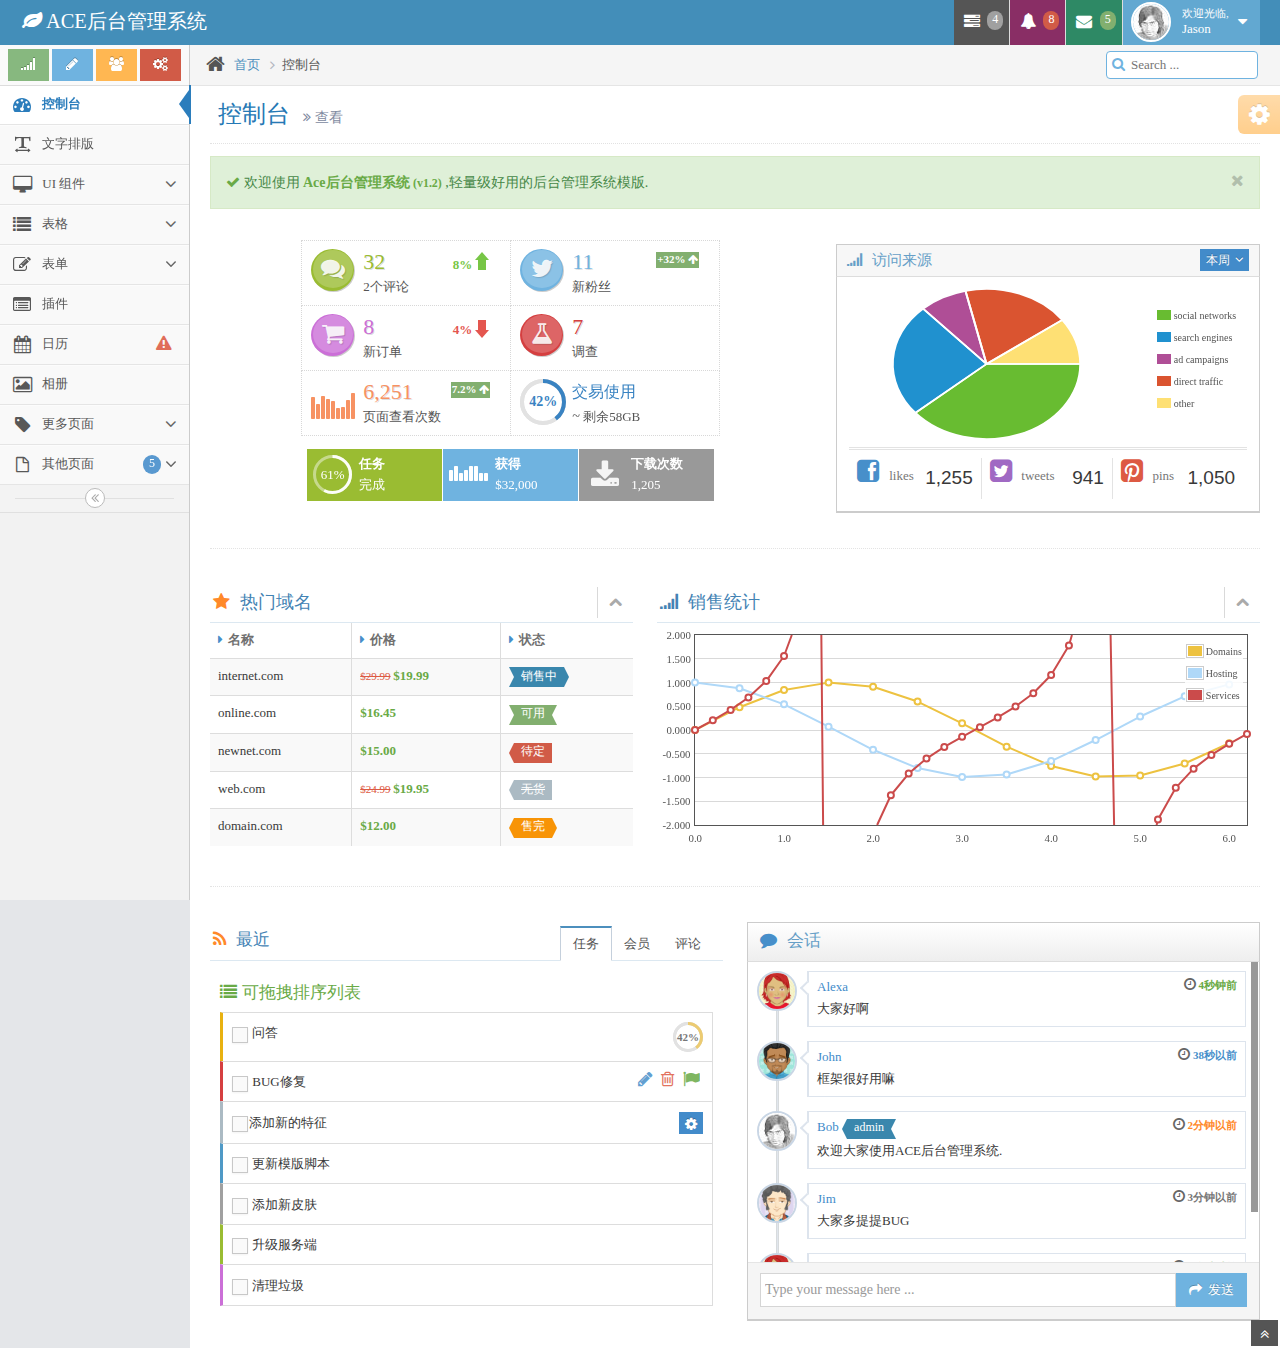
==== chahua3109/index.html @ fe149158 "web" ====
﻿<!DOCTYPE html>
<html lang="en">
	<head>
		<meta charset="utf-8" />
		<title>控制台 - Bootstrap后台管理系统模版Ace下载</title>
		<meta name="keywords" content="Bootstrap模版,Bootstrap模版下载,Bootstrap教程,Bootstrap中文" />
		<meta name="description" content="站长素材提供Bootstrap模版,Bootstrap教程,Bootstrap中文翻译等相关Bootstrap插件下载" />
		<meta name="viewport" content="width=device-width, initial-scale=1.0" />
		<!-- basic styles -->
		<link href="assets/css/bootstrap.min.css" rel="stylesheet" />
		<link rel="stylesheet" href="assets/css/font-awesome.min.css" />

		<!--[if IE 7]>
		  <link rel="stylesheet" href="assets/css/font-awesome-ie7.min.css" />
		<![endif]-->

		<!-- page specific plugin styles -->

		<!-- fonts -->

		<!-- ace styles -->

		<link rel="stylesheet" href="assets/css/ace.min.css" />
		<link rel="stylesheet" href="assets/css/ace-rtl.min.css" />
		<link rel="stylesheet" href="assets/css/ace-skins.min.css" />

		<!--[if lte IE 8]>
		  <link rel="stylesheet" href="assets/css/ace-ie.min.css" />
		<![endif]-->

		<!-- inline styles related to this page -->

		<!-- ace settings handler -->

		<script src="assets/js/ace-extra.min.js"></script>

		<!-- HTML5 shim and Respond.js IE8 support of HTML5 elements and media queries -->

		<!--[if lt IE 9]>
		<script src="assets/js/html5shiv.js"></script>
		<script src="assets/js/respond.min.js"></script>
		<![endif]-->
	</head>

	<body>
		<div class="navbar navbar-default" id="navbar">
			<script type="text/javascript">
				try{ace.settings.check('navbar' , 'fixed')}catch(e){}
			</script>

			<div class="navbar-container" id="navbar-container">
				<div class="navbar-header pull-left">
					<a href="#" class="navbar-brand">
						<small>
							<i class="icon-leaf"></i>
							ACE后台管理系统
						</small>
					</a><!-- /.brand -->
				</div><!-- /.navbar-header -->

				<div class="navbar-header pull-right" role="navigation">
					<ul class="nav ace-nav">
						<li class="grey">
							<a data-toggle="dropdown" class="dropdown-toggle" href="#">
								<i class="icon-tasks"></i>
								<span class="badge badge-grey">4</span>
							</a>

							<ul class="pull-right dropdown-navbar dropdown-menu dropdown-caret dropdown-close">
								<li class="dropdown-header">
									<i class="icon-ok"></i>
									还有4个任务完成
								</li>

								<li>
									<a href="#">
										<div class="clearfix">
											<span class="pull-left">软件更新</span>
											<span class="pull-right">65%</span>
										</div>

										<div class="progress progress-mini ">
											<div style="width:65%" class="progress-bar "></div>
										</div>
									</a>
								</li>

								<li>
									<a href="#">
										<div class="clearfix">
											<span class="pull-left">硬件更新</span>
											<span class="pull-right">35%</span>
										</div>

										<div class="progress progress-mini ">
											<div style="width:35%" class="progress-bar progress-bar-danger"></div>
										</div>
									</a>
								</li>

								<li>
									<a href="#">
										<div class="clearfix">
											<span class="pull-left">单元测试</span>
											<span class="pull-right">15%</span>
										</div>

										<div class="progress progress-mini ">
											<div style="width:15%" class="progress-bar progress-bar-warning"></div>
										</div>
									</a>
								</li>

								<li>
									<a href="#">
										<div class="clearfix">
											<span class="pull-left">错误修复</span>
											<span class="pull-right">90%</span>
										</div>

										<div class="progress progress-mini progress-striped active">
											<div style="width:90%" class="progress-bar progress-bar-success"></div>
										</div>
									</a>
								</li>

								<li>
									<a href="#">
										查看任务详情
										<i class="icon-arrow-right"></i>
									</a>
								</li>
							</ul>
						</li>

						<li class="purple">
							<a data-toggle="dropdown" class="dropdown-toggle" href="#">
								<i class="icon-bell-alt icon-animated-bell"></i>
								<span class="badge badge-important">8</span>
							</a>

							<ul class="pull-right dropdown-navbar navbar-pink dropdown-menu dropdown-caret dropdown-close">
								<li class="dropdown-header">
									<i class="icon-warning-sign"></i>
									8条通知
								</li>

								<li>
									<a href="#">
										<div class="clearfix">
											<span class="pull-left">
												<i class="btn btn-xs no-hover btn-pink icon-comment"></i>
												新闻评论
											</span>
											<span class="pull-right badge badge-info">+12</span>
										</div>
									</a>
								</li>

								<li>
									<a href="#">
										<i class="btn btn-xs btn-primary icon-user"></i>
										切换为编辑登录..
									</a>
								</li>

								<li>
									<a href="#">
										<div class="clearfix">
											<span class="pull-left">
												<i class="btn btn-xs no-hover btn-success icon-shopping-cart"></i>
												新订单
											</span>
											<span class="pull-right badge badge-success">+8</span>
										</div>
									</a>
								</li>

								<li>
									<a href="#">
										<div class="clearfix">
											<span class="pull-left">
												<i class="btn btn-xs no-hover btn-info icon-twitter"></i>
												粉丝
											</span>
											<span class="pull-right badge badge-info">+11</span>
										</div>
									</a>
								</li>

								<li>
									<a href="#">
										查看所有通知
										<i class="icon-arrow-right"></i>
									</a>
								</li>
							</ul>
						</li>

						<li class="green">
							<a data-toggle="dropdown" class="dropdown-toggle" href="#">
								<i class="icon-envelope icon-animated-vertical"></i>
								<span class="badge badge-success">5</span>
							</a>

							<ul class="pull-right dropdown-navbar dropdown-menu dropdown-caret dropdown-close">
								<li class="dropdown-header">
									<i class="icon-envelope-alt"></i>
									5条消息
								</li>

								<li>
									<a href="#">
										<img src="assets/avatars/avatar.png" class="msg-photo" alt="Alex's Avatar" />
										<span class="msg-body">
											<span class="msg-title">
												<span class="blue">Alex:</span>
												不知道写啥 ...
											</span>

											<span class="msg-time">
												<i class="icon-time"></i>
												<span>1分钟以前</span>
											</span>
										</span>
									</a>
								</li>

								<li>
									<a href="#">
										<img src="assets/avatars/avatar3.png" class="msg-photo" alt="Susan's Avatar" />
										<span class="msg-body">
											<span class="msg-title">
												<span class="blue">Susan:</span>
												不知道翻译...
											</span>

											<span class="msg-time">
												<i class="icon-time"></i>
												<span>20分钟以前</span>
											</span>
										</span>
									</a>
								</li>

								<li>
									<a href="#">
										<img src="assets/avatars/avatar4.png" class="msg-photo" alt="Bob's Avatar" />
										<span class="msg-body">
											<span class="msg-title">
												<span class="blue">Bob:</span>
												到底是不是英文 ...
											</span>

											<span class="msg-time">
												<i class="icon-time"></i>
												<span>下午3:15</span>
											</span>
										</span>
									</a>
								</li>

								<li>
									<a href="inbox.html">
										查看所有消息
										<i class="icon-arrow-right"></i>
									</a>
								</li>
							</ul>
						</li>

						<li class="light-blue">
							<a data-toggle="dropdown" href="#" class="dropdown-toggle">
								<img class="nav-user-photo" src="assets/avatars/user.jpg" alt="Jason's Photo" />
								<span class="user-info">
									<small>欢迎光临,</small>
									Jason
								</span>

								<i class="icon-caret-down"></i>
							</a>

							<ul class="user-menu pull-right dropdown-menu dropdown-yellow dropdown-caret dropdown-close">
								<li>
									<a href="#">
										<i class="icon-cog"></i>
										设置
									</a>
								</li>

								<li>
									<a href="#">
										<i class="icon-user"></i>
										个人资料
									</a>
								</li>

								<li class="divider"></li>

								<li>
									<a href="#">
										<i class="icon-off"></i>
										退出
									</a>
								</li>
							</ul>
						</li>
					</ul><!-- /.ace-nav -->
				</div><!-- /.navbar-header -->
			</div><!-- /.container -->
		</div>

		<div class="main-container" id="main-container">
			<script type="text/javascript">
				try{ace.settings.check('main-container' , 'fixed')}catch(e){}
			</script>

			<div class="main-container-inner">
				<a class="menu-toggler" id="menu-toggler" href="#">
					<span class="menu-text"></span>
				</a>

				<div class="sidebar" id="sidebar">
					<script type="text/javascript">
						try{ace.settings.check('sidebar' , 'fixed')}catch(e){}
					</script>

					<div class="sidebar-shortcuts" id="sidebar-shortcuts">
						<div class="sidebar-shortcuts-large" id="sidebar-shortcuts-large">
							<button class="btn btn-success">
								<i class="icon-signal"></i>
							</button>

							<button class="btn btn-info">
								<i class="icon-pencil"></i>
							</button>

							<button class="btn btn-warning">
								<i class="icon-group"></i>
							</button>

							<button class="btn btn-danger">
								<i class="icon-cogs"></i>
							</button>
						</div>

						<div class="sidebar-shortcuts-mini" id="sidebar-shortcuts-mini">
							<span class="btn btn-success"></span>

							<span class="btn btn-info"></span>

							<span class="btn btn-warning"></span>

							<span class="btn btn-danger"></span>
						</div>
					</div><!-- #sidebar-shortcuts -->

					<ul class="nav nav-list">
						<li class="active">
							<a href="index.html">
								<i class="icon-dashboard"></i>
								<span class="menu-text"> 控制台 </span>
							</a>
						</li>

						<li>
							<a href="typography.html">
								<i class="icon-text-width"></i>
								<span class="menu-text"> 文字排版 </span>
							</a>
						</li>

						<li>
							<a href="#" class="dropdown-toggle">
								<i class="icon-desktop"></i>
								<span class="menu-text"> UI 组件 </span>

								<b class="arrow icon-angle-down"></b>
							</a>

							<ul class="submenu">
								<li>
									<a href="elements.html">
										<i class="icon-double-angle-right"></i>
										组件
									</a>
								</li>

								<li>
									<a href="buttons.html">
										<i class="icon-double-angle-right"></i>
										按钮 &amp; 图表
									</a>
								</li>

								<li>
									<a href="treeview.html">
										<i class="icon-double-angle-right"></i>
										树菜单
									</a>
								</li>

								<li>
									<a href="jquery-ui.html">
										<i class="icon-double-angle-right"></i>
										jQuery UI
									</a>
								</li>

								<li>
									<a href="nestable-list.html">
										<i class="icon-double-angle-right"></i>
										可拖拽列表
									</a>
								</li>

								<li>
									<a href="#" class="dropdown-toggle">
										<i class="icon-double-angle-right"></i>

										三级菜单
										<b class="arrow icon-angle-down"></b>
									</a>

									<ul class="submenu">
										<li>
											<a href="#">
												<i class="icon-leaf"></i>
												第一级
											</a>
										</li>

										<li>
											<a href="#" class="dropdown-toggle">
												<i class="icon-pencil"></i>

												第四级
												<b class="arrow icon-angle-down"></b>
											</a>

											<ul class="submenu">
												<li>
													<a href="#">
														<i class="icon-plus"></i>
														添加产品
													</a>
												</li>

												<li>
													<a href="#">
														<i class="icon-eye-open"></i>
														查看商品
													</a>
												</li>
											</ul>
										</li>
									</ul>
								</li>
							</ul>
						</li>

						<li>
							<a href="#" class="dropdown-toggle">
								<i class="icon-list"></i>
								<span class="menu-text"> 表格 </span>

								<b class="arrow icon-angle-down"></b>
							</a>

							<ul class="submenu">
								<li>
									<a href="tables.html">
										<i class="icon-double-angle-right"></i>
										简单 &amp; 动态
									</a>
								</li>

								<li>
									<a href="jqgrid.html">
										<i class="icon-double-angle-right"></i>
										jqGrid plugin
									</a>
								</li>
							</ul>
						</li>

						<li>
							<a href="#" class="dropdown-toggle">
								<i class="icon-edit"></i>
								<span class="menu-text"> 表单 </span>

								<b class="arrow icon-angle-down"></b>
							</a>

							<ul class="submenu">
								<li>
									<a href="form-elements.html">
										<i class="icon-double-angle-right"></i>
										表单组件
									</a>
								</li>

								<li>
									<a href="form-wizard.html">
										<i class="icon-double-angle-right"></i>
										向导提示 &amp; 验证
									</a>
								</li>

								<li>
									<a href="wysiwyg.html">
										<i class="icon-double-angle-right"></i>
										编辑器
									</a>
								</li>

								<li>
									<a href="dropzone.html">
										<i class="icon-double-angle-right"></i>
										文件上传
									</a>
								</li>
							</ul>
						</li>

						<li>
							<a href="widgets.html">
								<i class="icon-list-alt"></i>
								<span class="menu-text"> 插件 </span>
							</a>
						</li>

						<li>
							<a href="calendar.html">
								<i class="icon-calendar"></i>

								<span class="menu-text">
									日历
									<span class="badge badge-transparent tooltip-error" title="2&nbsp;Important&nbsp;Events">
										<i class="icon-warning-sign red bigger-130"></i>
									</span>
								</span>
							</a>
						</li>

						<li>
							<a href="gallery.html">
								<i class="icon-picture"></i>
								<span class="menu-text"> 相册 </span>
							</a>
						</li>

						<li>
							<a href="#" class="dropdown-toggle">
								<i class="icon-tag"></i>
								<span class="menu-text"> 更多页面 </span>

								<b class="arrow icon-angle-down"></b>
							</a>

							<ul class="submenu">
								<li>
									<a href="profile.html">
										<i class="icon-double-angle-right"></i>
										用户信息
									</a>
								</li>

								<li>
									<a href="inbox.html">
										<i class="icon-double-angle-right"></i>
										收件箱
									</a>
								</li>

								<li>
									<a href="pricing.html">
										<i class="icon-double-angle-right"></i>
										售价单
									</a>
								</li>

								<li>
									<a href="invoice.html">
										<i class="icon-double-angle-right"></i>
										购物车
									</a>
								</li>

								<li>
									<a href="timeline.html">
										<i class="icon-double-angle-right"></i>
										时间轴
									</a>
								</li>

								<li>
									<a href="login.html">
										<i class="icon-double-angle-right"></i>
										登录 &amp; 注册
									</a>
								</li>
							</ul>
						</li>

						<li>
							<a href="#" class="dropdown-toggle">
								<i class="icon-file-alt"></i>

								<span class="menu-text">
									其他页面
									<span class="badge badge-primary ">5</span>
								</span>

								<b class="arrow icon-angle-down"></b>
							</a>

							<ul class="submenu">
								<li>
									<a href="faq.html">
										<i class="icon-double-angle-right"></i>
										帮助
									</a>
								</li>

								<li>
									<a href="error-404.html">
										<i class="icon-double-angle-right"></i>
										404错误页面
									</a>
								</li>

								<li>
									<a href="error-500.html">
										<i class="icon-double-angle-right"></i>
										500错误页面
									</a>
								</li>

								<li>
									<a href="grid.html">
										<i class="icon-double-angle-right"></i>
										网格
									</a>
								</li>

								<li>
									<a href="blank.html">
										<i class="icon-double-angle-right"></i>
										空白页面
									</a>
								</li>
							</ul>
						</li>
					</ul><!-- /.nav-list -->

					<div class="sidebar-collapse" id="sidebar-collapse">
						<i class="icon-double-angle-left" data-icon1="icon-double-angle-left" data-icon2="icon-double-angle-right"></i>
					</div>

					<script type="text/javascript">
						try{ace.settings.check('sidebar' , 'collapsed')}catch(e){}
					</script>
				</div>

				<div class="main-content">
					<div class="breadcrumbs" id="breadcrumbs">
						<script type="text/javascript">
							try{ace.settings.check('breadcrumbs' , 'fixed')}catch(e){}
						</script>

						<ul class="breadcrumb">
							<li>
								<i class="icon-home home-icon"></i>
								<a href="#">首页</a>
							</li>
							<li class="active">控制台</li>
						</ul><!-- .breadcrumb -->

						<div class="nav-search" id="nav-search">
							<form class="form-search">
								<span class="input-icon">
									<input type="text" placeholder="Search ..." class="nav-search-input" id="nav-search-input" autocomplete="off" />
									<i class="icon-search nav-search-icon"></i>
								</span>
							</form>
						</div><!-- #nav-search -->
					</div>

					<div class="page-content">
						<div class="page-header">
							<h1>
								控制台
								<small>
									<i class="icon-double-angle-right"></i>
									 查看
								</small>
							</h1>
						</div><!-- /.page-header -->

						<div class="row">
							<div class="col-xs-12">
								<!-- PAGE CONTENT BEGINS -->

								<div class="alert alert-block alert-success">
									<button type="button" class="close" data-dismiss="alert">
										<i class="icon-remove"></i>
									</button>

									<i class="icon-ok green"></i>

									欢迎使用
									<strong class="green">
										Ace后台管理系统
										<small>(v1.2)</small>
									</strong>
									,轻量级好用的后台管理系统模版.	
								</div>

								<div class="row">
									<div class="space-6"></div>

									<div class="col-sm-7 infobox-container">
										<div class="infobox infobox-green  ">
											<div class="infobox-icon">
												<i class="icon-comments"></i>
											</div>

											<div class="infobox-data">
												<span class="infobox-data-number">32</span>
												<div class="infobox-content">2个评论</div>
											</div>
											<div class="stat stat-success">8%</div>
										</div>

										<div class="infobox infobox-blue  ">
											<div class="infobox-icon">
												<i class="icon-twitter"></i>
											</div>

											<div class="infobox-data">
												<span class="infobox-data-number">11</span>
												<div class="infobox-content">新粉丝</div>
											</div>

											<div class="badge badge-success">
												+32%
												<i class="icon-arrow-up"></i>
											</div>
										</div>

										<div class="infobox infobox-pink  ">
											<div class="infobox-icon">
												<i class="icon-shopping-cart"></i>
											</div>

											<div class="infobox-data">
												<span class="infobox-data-number">8</span>
												<div class="infobox-content">新订单</div>
											</div>
											<div class="stat stat-important">4%</div>
										</div>

										<div class="infobox infobox-red  ">
											<div class="infobox-icon">
												<i class="icon-beaker"></i>
											</div>

											<div class="infobox-data">
												<span class="infobox-data-number">7</span>
												<div class="infobox-content">调查</div>
											</div>
										</div>

										<div class="infobox infobox-orange2  ">
											<div class="infobox-chart">
												<span class="sparkline" data-values="196,128,202,177,154,94,100,170,224"></span>
											</div>

											<div class="infobox-data">
												<span class="infobox-data-number">6,251</span>
												<div class="infobox-content">页面查看次数</div>
											</div>

											<div class="badge badge-success">
												7.2%
												<i class="icon-arrow-up"></i>
											</div>
										</div>

										<div class="infobox infobox-blue2  ">
											<div class="infobox-progress">
												<div class="easy-pie-chart percentage" data-percent="42" data-size="46">
													<span class="percent">42</span>%
												</div>
											</div>

											<div class="infobox-data">
												<span class="infobox-text">交易使用</span>

												<div class="infobox-content">
													<span class="bigger-110">~</span>
													剩余58GB
												</div>
											</div>
										</div>

										<div class="space-6"></div>

										<div class="infobox infobox-green infobox-small infobox-dark">
											<div class="infobox-progress">
												<div class="easy-pie-chart percentage" data-percent="61" data-size="39">
													<span class="percent">61</span>%
												</div>
											</div>

											<div class="infobox-data">
												<div class="infobox-content">任务</div>
												<div class="infobox-content">完成</div>
											</div>
										</div>

										<div class="infobox infobox-blue infobox-small infobox-dark">
											<div class="infobox-chart">
												<span class="sparkline" data-values="3,4,2,3,4,4,2,2"></span>
											</div>

											<div class="infobox-data">
												<div class="infobox-content">获得</div>
												<div class="infobox-content">$32,000</div>
											</div>
										</div>

										<div class="infobox infobox-grey infobox-small infobox-dark">
											<div class="infobox-icon">
												<i class="icon-download-alt"></i>
											</div>

											<div class="infobox-data">
												<div class="infobox-content">下载次数</div>
												<div class="infobox-content">1,205</div>
											</div>
										</div>
									</div>

									<div class="vspace-sm"></div>

									<div class="col-sm-5">
										<div class="widget-box">
											<div class="widget-header widget-header-flat widget-header-small">
												<h5>
													<i class="icon-signal"></i>
													访问来源
												</h5>

												<div class="widget-toolbar no-border">
													<button class="btn btn-minier btn-primary dropdown-toggle" data-toggle="dropdown">
														本周
														<i class="icon-angle-down icon-on-right bigger-110"></i>
													</button>

													<ul class="dropdown-menu pull-right dropdown-125 dropdown-lighter dropdown-caret">
														<li class="active">
															<a href="#" class="blue">
																<i class="icon-caret-right bigger-110">&nbsp;</i>
																本周
															</a>
														</li>

														<li>
															<a href="#">
																<i class="icon-caret-right bigger-110 invisible">&nbsp;</i>
																上周
															</a>
														</li>

														<li>
															<a href="#">
																<i class="icon-caret-right bigger-110 invisible">&nbsp;</i>
																本月
															</a>
														</li>

														<li>
															<a href="#">
																<i class="icon-caret-right bigger-110 invisible">&nbsp;</i>
																上月
															</a>
														</li>
													</ul>
												</div>
											</div>

											<div class="widget-body">
												<div class="widget-main">
													<div id="piechart-placeholder"></div>

													<div class="hr hr8 hr-double"></div>

													<div class="clearfix">
														<div class="grid3">
															<span class="grey">
																<i class="icon-facebook-sign icon-2x blue"></i>
																&nbsp; likes
															</span>
															<h4 class="bigger pull-right">1,255</h4>
														</div>

														<div class="grid3">
															<span class="grey">
																<i class="icon-twitter-sign icon-2x purple"></i>
																&nbsp; tweets
															</span>
															<h4 class="bigger pull-right">941</h4>
														</div>

														<div class="grid3">
															<span class="grey">
																<i class="icon-pinterest-sign icon-2x red"></i>
																&nbsp; pins
															</span>
															<h4 class="bigger pull-right">1,050</h4>
														</div>
													</div>
												</div><!-- /widget-main -->
											</div><!-- /widget-body -->
										</div><!-- /widget-box -->
									</div><!-- /span -->
								</div><!-- /row -->

								<div class="hr hr32 hr-dotted"></div>

								<div class="row">
									<div class="col-sm-5">
										<div class="widget-box transparent">
											<div class="widget-header widget-header-flat">
												<h4 class="lighter">
													<i class="icon-star orange"></i>
													热门域名
												</h4>

												<div class="widget-toolbar">
													<a href="#" data-action="collapse">
														<i class="icon-chevron-up"></i>
													</a>
												</div>
											</div>

											<div class="widget-body">
												<div class="widget-main no-padding">
													<table class="table table-bordered table-striped">
														<thead class="thin-border-bottom">
															<tr>
																<th>
																	<i class="icon-caret-right blue"></i>
																	名称
																</th>

																<th>
																	<i class="icon-caret-right blue"></i>
																	价格
																</th>

																<th class="hidden-480">
																	<i class="icon-caret-right blue"></i>
																	状态
																</th>
															</tr>
														</thead>

														<tbody>
															<tr>
																<td>internet.com</td>

																<td>
																	<small>
																		<s class="red">$29.99</s>
																	</small>
																	<b class="green">$19.99</b>
																</td>

																<td class="hidden-480">
																	<span class="label label-info arrowed-right arrowed-in">销售中</span>
																</td>
															</tr>

															<tr>
																<td>online.com</td>

																<td>
																	<small>
																		<s class="red"></s>
																	</small>
																	<b class="green">$16.45</b>
																</td>

																<td class="hidden-480">
																	<span class="label label-success arrowed-in arrowed-in-right">可用</span>
																</td>
															</tr>

															<tr>
																<td>newnet.com</td>

																<td>
																	<small>
																		<s class="red"></s>
																	</small>
																	<b class="green">$15.00</b>
																</td>

																<td class="hidden-480">
																	<span class="label label-danger arrowed">待定</span>
																</td>
															</tr>

															<tr>
																<td>web.com</td>

																<td>
																	<small>
																		<s class="red">$24.99</s>
																	</small>
																	<b class="green">$19.95</b>
																</td>

																<td class="hidden-480">
																	<span class="label arrowed">
																		<s>无货</s>
																	</span>
																</td>
															</tr>

															<tr>
																<td>domain.com</td>

																<td>
																	<small>
																		<s class="red"></s>
																	</small>
																	<b class="green">$12.00</b>
																</td>

																<td class="hidden-480">
																	<span class="label label-warning arrowed arrowed-right">售完</span>
																</td>
															</tr>
														</tbody>
													</table>
												</div><!-- /widget-main -->
											</div><!-- /widget-body -->
										</div><!-- /widget-box -->
									</div>

									<div class="col-sm-7">
										<div class="widget-box transparent">
											<div class="widget-header widget-header-flat">
												<h4 class="lighter">
													<i class="icon-signal"></i>
													销售统计
												</h4>

												<div class="widget-toolbar">
													<a href="#" data-action="collapse">
														<i class="icon-chevron-up"></i>
													</a>
												</div>
											</div>

											<div class="widget-body">
												<div class="widget-main padding-4">
													<div id="sales-charts"></div>
												</div><!-- /widget-main -->
											</div><!-- /widget-body -->
										</div><!-- /widget-box -->
									</div>
								</div>

								<div class="hr hr32 hr-dotted"></div>

								<div class="row">
									<div class="col-sm-6">
										<div class="widget-box transparent" id="recent-box">
											<div class="widget-header">
												<h4 class="lighter smaller">
													<i class="icon-rss orange"></i>
													最近
												</h4>

												<div class="widget-toolbar no-border">
													<ul class="nav nav-tabs" id="recent-tab">
														<li class="active">
															<a data-toggle="tab" href="#task-tab">任务</a>
														</li>

														<li>
															<a data-toggle="tab" href="#member-tab">会员</a>
														</li>

														<li>
															<a data-toggle="tab" href="#comment-tab">评论</a>
														</li>
													</ul>
												</div>
											</div>

											<div class="widget-body">
												<div class="widget-main padding-4">
													<div class="tab-content padding-8 overflow-visible">
														<div id="task-tab" class="tab-pane active">
															<h4 class="smaller lighter green">
																<i class="icon-list"></i>
																可拖拽排序列表
															</h4>

															<ul id="tasks" class="item-list">
																<li class="item-orange clearfix">
																	<label class="inline">
																		<input type="checkbox" class="ace" />
																		<span class="lbl"> 问答</span>
																	</label>

																	<div class="pull-right easy-pie-chart percentage" data-size="30" data-color="#ECCB71" data-percent="42">
																		<span class="percent">42</span>%
																	</div>
																</li>

																<li class="item-red clearfix">
																	<label class="inline">
																		<input type="checkbox" class="ace" />
																		<span class="lbl"> BUG修复</span>
																	</label>

																	<div class="pull-right action-buttons">
																		<a href="#" class="blue">
																			<i class="icon-pencil bigger-130"></i>
																		</a>

																		<span class="vbar"></span>

																		<a href="#" class="red">
																			<i class="icon-trash bigger-130"></i>
																		</a>

																		<span class="vbar"></span>

																		<a href="#" class="green">
																			<i class="icon-flag bigger-130"></i>
																		</a>
																	</div>
																</li>

																<li class="item-default clearfix">
																	<label class="inline">
																		<input type="checkbox" class="ace" />
																		<span class="lbl">添加新的特征</span>
																	</label>

																	<div class="inline pull-right position-relative dropdown-hover">
																		<button class="btn btn-minier bigger btn-primary">
																			<i class="icon-cog icon-only bigger-120"></i>
																		</button>

																		<ul class="dropdown-menu dropdown-only-icon dropdown-yellow dropdown-caret dropdown-close pull-right">
																			<li>
																				<a href="#" class="tooltip-success" data-rel="tooltip" title="Mark&nbsp;as&nbsp;done">
																					<span class="green">
																						<i class="icon-ok bigger-110"></i>
																					</span>
																				</a>
																			</li>

																			<li>
																				<a href="#" class="tooltip-error" data-rel="tooltip" title="Delete">
																					<span class="red">
																						<i class="icon-trash bigger-110"></i>
																					</span>
																				</a>
																			</li>
																		</ul>
																	</div>
																</li>

																<li class="item-blue clearfix">
																	<label class="inline">
																		<input type="checkbox" class="ace" />
																		<span class="lbl"> 更新模版脚本</span>
																	</label>
																</li>

																<li class="item-grey clearfix">
																	<label class="inline">
																		<input type="checkbox" class="ace" />
																		<span class="lbl"> 添加新皮肤</span>
																	</label>
																</li>

																<li class="item-green clearfix">
																	<label class="inline">
																		<input type="checkbox" class="ace" />
																		<span class="lbl"> 升级服务端</span>
																	</label>
																</li>

																<li class="item-pink clearfix">
																	<label class="inline">
																		<input type="checkbox" class="ace" />
																		<span class="lbl"> 清理垃圾</span>
																	</label>
																</li>
															</ul>
														</div>

														<div id="member-tab" class="tab-pane">
															<div class="clearfix">
																<div class="itemdiv memberdiv">
																	<div class="user">
																		<img alt="Bob Doe's avatar" src="assets/avatars/user.jpg" />
																	</div>

																	<div class="body">
																		<div class="name">
																			<a href="#">Bob Doe</a>
																		</div>

																		<div class="time">
																			<i class="icon-time"></i>
																			<span class="green">20 min</span>
																		</div>

																		<div>
																			<span class="label label-warning label-sm">pending</span>

																			<div class="inline position-relative">
																				<button class="btn btn-minier bigger btn-yellow btn-no-border dropdown-toggle" data-toggle="dropdown">
																					<i class="icon-angle-down icon-only bigger-120"></i>
																				</button>

																				<ul class="dropdown-menu dropdown-only-icon dropdown-yellow pull-right dropdown-caret dropdown-close">
																					<li>
																						<a href="#" class="tooltip-success" data-rel="tooltip" title="Approve">
																							<span class="green">
																								<i class="icon-ok bigger-110"></i>
																							</span>
																						</a>
																					</li>

																					<li>
																						<a href="#" class="tooltip-warning" data-rel="tooltip" title="Reject">
																							<span class="orange">
																								<i class="icon-remove bigger-110"></i>
																							</span>
																						</a>
																					</li>

																					<li>
																						<a href="#" class="tooltip-error" data-rel="tooltip" title="Delete">
																							<span class="red">
																								<i class="icon-trash bigger-110"></i>
																							</span>
																						</a>
																					</li>
																				</ul>
																			</div>
																		</div>
																	</div>
																</div>

																<div class="itemdiv memberdiv">
																	<div class="user">
																		<img alt="Joe Doe's avatar" src="assets/avatars/avatar2.png" />
																	</div>

																	<div class="body">
																		<div class="name">
																			<a href="#">Joe Doe</a>
																		</div>

																		<div class="time">
																			<i class="icon-time"></i>
																			<span class="green">1 hour</span>
																		</div>

																		<div>
																			<span class="label label-warning label-sm">pending</span>

																			<div class="inline position-relative">
																				<button class="btn btn-minier bigger btn-yellow btn-no-border dropdown-toggle" data-toggle="dropdown">
																					<i class="icon-angle-down icon-only bigger-120"></i>
																				</button>

																				<ul class="dropdown-menu dropdown-only-icon dropdown-yellow pull-right dropdown-caret dropdown-close">
																					<li>
																						<a href="#" class="tooltip-success" data-rel="tooltip" title="Approve">
																							<span class="green">
																								<i class="icon-ok bigger-110"></i>
																							</span>
																						</a>
																					</li>

																					<li>
																						<a href="#" class="tooltip-warning" data-rel="tooltip" title="Reject">
																							<span class="orange">
																								<i class="icon-remove bigger-110"></i>
																							</span>
																						</a>
																					</li>

																					<li>
																						<a href="#" class="tooltip-error" data-rel="tooltip" title="Delete">
																							<span class="red">
																								<i class="icon-trash bigger-110"></i>
																							</span>
																						</a>
																					</li>
																				</ul>
																			</div>
																		</div>
																	</div>
																</div>

																<div class="itemdiv memberdiv">
																	<div class="user">
																		<img alt="Jim Doe's avatar" src="assets/avatars/avatar.png" />
																	</div>

																	<div class="body">
																		<div class="name">
																			<a href="#">Jim Doe</a>
																		</div>

																		<div class="time">
																			<i class="icon-time"></i>
																			<span class="green">2 hour</span>
																		</div>

																		<div>
																			<span class="label label-warning label-sm">pending</span>

																			<div class="inline position-relative">
																				<button class="btn btn-minier bigger btn-yellow btn-no-border dropdown-toggle" data-toggle="dropdown">
																					<i class="icon-angle-down icon-only bigger-120"></i>
																				</button>

																				<ul class="dropdown-menu dropdown-only-icon dropdown-yellow pull-right dropdown-caret dropdown-close">
																					<li>
																						<a href="#" class="tooltip-success" data-rel="tooltip" title="Approve">
																							<span class="green">
																								<i class="icon-ok bigger-110"></i>
																							</span>
																						</a>
																					</li>

																					<li>
																						<a href="#" class="tooltip-warning" data-rel="tooltip" title="Reject">
																							<span class="orange">
																								<i class="icon-remove bigger-110"></i>
																							</span>
																						</a>
																					</li>

																					<li>
																						<a href="#" class="tooltip-error" data-rel="tooltip" title="Delete">
																							<span class="red">
																								<i class="icon-trash bigger-110"></i>
																							</span>
																						</a>
																					</li>
																				</ul>
																			</div>
																		</div>
																	</div>
																</div>

																<div class="itemdiv memberdiv">
																	<div class="user">
																		<img alt="Alex Doe's avatar" src="assets/avatars/avatar5.png" />
																	</div>

																	<div class="body">
																		<div class="name">
																			<a href="#">Alex Doe</a>
																		</div>

																		<div class="time">
																			<i class="icon-time"></i>
																			<span class="green">3 hour</span>
																		</div>

																		<div>
																			<span class="label label-danger label-sm">blocked</span>
																		</div>
																	</div>
																</div>

																<div class="itemdiv memberdiv">
																	<div class="user">
																		<img alt="Bob Doe's avatar" src="assets/avatars/avatar2.png" />
																	</div>

																	<div class="body">
																		<div class="name">
																			<a href="#">Bob Doe</a>
																		</div>

																		<div class="time">
																			<i class="icon-time"></i>
																			<span class="green">6 hour</span>
																		</div>

																		<div>
																			<span class="label label-success label-sm arrowed-in">approved</span>
																		</div>
																	</div>
																</div>

																<div class="itemdiv memberdiv">
																	<div class="user">
																		<img alt="Susan's avatar" src="assets/avatars/avatar3.png" />
																	</div>

																	<div class="body">
																		<div class="name">
																			<a href="#">Susan</a>
																		</div>

																		<div class="time">
																			<i class="icon-time"></i>
																			<span class="green">yesterday</span>
																		</div>

																		<div>
																			<span class="label label-success label-sm arrowed-in">approved</span>
																		</div>
																	</div>
																</div>

																<div class="itemdiv memberdiv">
																	<div class="user">
																		<img alt="Phil Doe's avatar" src="assets/avatars/avatar4.png" />
																	</div>

																	<div class="body">
																		<div class="name">
																			<a href="#">Phil Doe</a>
																		</div>

																		<div class="time">
																			<i class="icon-time"></i>
																			<span class="green">2 days ago</span>
																		</div>

																		<div>
																			<span class="label label-info label-sm arrowed-in arrowed-in-right">online</span>
																		</div>
																	</div>
																</div>

																<div class="itemdiv memberdiv">
																	<div class="user">
																		<img alt="Alexa Doe's avatar" src="assets/avatars/avatar1.png" />
																	</div>

																	<div class="body">
																		<div class="name">
																			<a href="#">Alexa Doe</a>
																		</div>

																		<div class="time">
																			<i class="icon-time"></i>
																			<span class="green">3天以前</span>
																		</div>

																		<div>
																			<span class="label label-success label-sm arrowed-in">approved</span>
																		</div>
																	</div>
																</div>
															</div>

															<div class="center">
																<i class="icon-group icon-2x green"></i>

																&nbsp;
																<a href="#">
																	查看所有会员 &nbsp;
																	<i class="icon-arrow-right"></i>
																</a>
															</div>

															<div class="hr hr-double hr8"></div>
														</div><!-- member-tab -->

														<div id="comment-tab" class="tab-pane">
															<div class="comments">
																<div class="itemdiv commentdiv">
																	<div class="user">
																		<img alt="Bob Doe's Avatar" src="assets/avatars/avatar.png" />
																	</div>

																	<div class="body">
																		<div class="name">
																			<a href="#">Bob Doe</a>
																		</div>

																		<div class="time">
																			<i class="icon-time"></i>
																			<span class="green">6 min</span>
																		</div>

																		<div class="text">
																			<i class="icon-quote-left"></i>
																			Lorem ipsum dolor sit amet, consectetur adipiscing elit. Quisque commodo massa sed ipsum porttitor facilisis &hellip;
																		</div>
																	</div>

																	<div class="tools">
																		<div class="inline position-relative">
																			<button class="btn btn-minier bigger btn-yellow dropdown-toggle" data-toggle="dropdown">
																				<i class="icon-angle-down icon-only bigger-120"></i>
																			</button>

																			<ul class="dropdown-menu dropdown-only-icon dropdown-yellow pull-right dropdown-caret dropdown-close">
																				<li>
																					<a href="#" class="tooltip-success" data-rel="tooltip" title="Approve">
																						<span class="green">
																							<i class="icon-ok bigger-110"></i>
																						</span>
																					</a>
																				</li>

																				<li>
																					<a href="#" class="tooltip-warning" data-rel="tooltip" title="Reject">
																						<span class="orange">
																							<i class="icon-remove bigger-110"></i>
																						</span>
																					</a>
																				</li>

																				<li>
																					<a href="#" class="tooltip-error" data-rel="tooltip" title="Delete">
																						<span class="red">
																							<i class="icon-trash bigger-110"></i>
																						</span>
																					</a>
																				</li>
																			</ul>
																		</div>
																	</div>
																</div>

																<div class="itemdiv commentdiv">
																	<div class="user">
																		<img alt="Jennifer's Avatar" src="assets/avatars/avatar1.png" />
																	</div>

																	<div class="body">
																		<div class="name">
																			<a href="#">Jennifer</a>
																		</div>

																		<div class="time">
																			<i class="icon-time"></i>
																			<span class="blue">15 min</span>
																		</div>

																		<div class="text">
																			<i class="icon-quote-left"></i>
																			Lorem ipsum dolor sit amet, consectetur adipiscing elit. Quisque commodo massa sed ipsum porttitor facilisis &hellip;
																		</div>
																	</div>

																	<div class="tools">
																		<div class="action-buttons bigger-125">
																			<a href="#">
																				<i class="icon-pencil blue"></i>
																			</a>

																			<a href="#">
																				<i class="icon-trash red"></i>
																			</a>
																		</div>
																	</div>
																</div>

																<div class="itemdiv commentdiv">
																	<div class="user">
																		<img alt="Joe's Avatar" src="assets/avatars/avatar2.png" />
																	</div>

																	<div class="body">
																		<div class="name">
																			<a href="#">Joe</a>
																		</div>

																		<div class="time">
																			<i class="icon-time"></i>
																			<span class="orange">22 min</span>
																		</div>

																		<div class="text">
																			<i class="icon-quote-left"></i>
																			Lorem ipsum dolor sit amet, consectetur adipiscing elit. Quisque commodo massa sed ipsum porttitor facilisis &hellip;
																		</div>
																	</div>

																	<div class="tools">
																		<div class="action-buttons bigger-125">
																			<a href="#">
																				<i class="icon-pencil blue"></i>
																			</a>

																			<a href="#">
																				<i class="icon-trash red"></i>
																			</a>
																		</div>
																	</div>
																</div>

																<div class="itemdiv commentdiv">
																	<div class="user">
																		<img alt="Rita's Avatar" src="assets/avatars/avatar3.png" />
																	</div>

																	<div class="body">
																		<div class="name">
																			<a href="#">Rita</a>
																		</div>

																		<div class="time">
																			<i class="icon-time"></i>
																			<span class="red">50 min</span>
																		</div>

																		<div class="text">
																			<i class="icon-quote-left"></i>
																			Lorem ipsum dolor sit amet, consectetur adipiscing elit. Quisque commodo massa sed ipsum porttitor facilisis &hellip;
																		</div>
																	</div>

																	<div class="tools">
																		<div class="action-buttons bigger-125">
																			<a href="#">
																				<i class="icon-pencil blue"></i>
																			</a>

																			<a href="#">
																				<i class="icon-trash red"></i>
																			</a>
																		</div>
																	</div>
																</div>
															</div>

															<div class="hr hr8"></div>

															<div class="center">
																<i class="icon-comments-alt icon-2x green"></i>

																&nbsp;
																<a href="#">
																	See all comments &nbsp;
																	<i class="icon-arrow-right"></i>
																</a>
															</div>

															<div class="hr hr-double hr8"></div>
														</div>
													</div>
												</div><!-- /widget-main -->
											</div><!-- /widget-body -->
										</div><!-- /widget-box -->
									</div><!-- /span -->

									<div class="col-sm-6">
										<div class="widget-box ">
											<div class="widget-header">
												<h4 class="lighter smaller">
													<i class="icon-comment blue"></i>
													会话
												</h4>
											</div>

											<div class="widget-body">
												<div class="widget-main no-padding">
													<div class="dialogs">
														<div class="itemdiv dialogdiv">
															<div class="user">
																<img alt="Alexa's Avatar" src="assets/avatars/avatar1.png" />
															</div>

															<div class="body">
																<div class="time">
																	<i class="icon-time"></i>
																	<span class="green">4秒钟前</span>
																</div>

																<div class="name">
																	<a href="#">Alexa</a>
																</div>
																<div class="text">大家好啊</div>

																<div class="tools">
																	<a href="#" class="btn btn-minier btn-info">
																		<i class="icon-only icon-share-alt"></i>
																	</a>
																</div>
															</div>
														</div>

														<div class="itemdiv dialogdiv">
															<div class="user">
																<img alt="John's Avatar" src="assets/avatars/avatar.png" />
															</div>

															<div class="body">
																<div class="time">
																	<i class="icon-time"></i>
																	<span class="blue">38秒以前</span>
																</div>

																<div class="name">
																	<a href="#">John</a>
																</div>
																<div class="text">框架很好用嘛</div>

																<div class="tools">
																	<a href="#" class="btn btn-minier btn-info">
																		<i class="icon-only icon-share-alt"></i>
																	</a>
																</div>
															</div>
														</div>

														<div class="itemdiv dialogdiv">
															<div class="user">
																<img alt="Bob's Avatar" src="assets/avatars/user.jpg" />
															</div>

															<div class="body">
																<div class="time">
																	<i class="icon-time"></i>
																	<span class="orange">2分钟以前</span>
																</div>

																<div class="name">
																	<a href="#">Bob</a>
																	<span class="label label-info arrowed arrowed-in-right">admin</span>
																</div>
																<div class="text">欢迎大家使用ACE后台管理系统.</div>

																<div class="tools">
																	<a href="#" class="btn btn-minier btn-info">
																		<i class="icon-only icon-share-alt"></i>
																	</a>
																</div>
															</div>
														</div>

														<div class="itemdiv dialogdiv">
															<div class="user">
																<img alt="Jim's Avatar" src="assets/avatars/avatar4.png" />
															</div>

															<div class="body">
																<div class="time">
																	<i class="icon-time"></i>
																	<span class="grey">3分钟以前</span>
																</div>

																<div class="name">
																	<a href="#">Jim</a>
																</div>
																<div class="text">大家多提提BUG</div>

																<div class="tools">
																	<a href="#" class="btn btn-minier btn-info">
																		<i class="icon-only icon-share-alt"></i>
																	</a>
																</div>
															</div>
														</div>

														<div class="itemdiv dialogdiv">
															<div class="user">
																<img alt="Alexa's Avatar" src="assets/avatars/avatar1.png" />
															</div>

															<div class="body">
																<div class="time">
																	<i class="icon-time"></i>
																	<span class="green">4分钟以前</span>
																</div>

																<div class="name">
																	<a href="#">Alexa</a>
																</div>
																<div class="text">继续支持ACE后台系统</div>

																<div class="tools">
																	<a href="#" class="btn btn-minier btn-info">
																		<i class="icon-only icon-share-alt"></i>
																	</a>
																</div>
															</div>
														</div>
													</div>

													<form>
														<div class="form-actions">
															<div class="input-group">
																<input placeholder="Type your message here ..." type="text" class="form-control" name="message" />
																<span class="input-group-btn">
																	<button class="btn btn-sm btn-info no-radius" type="button">
																		<i class="icon-share-alt"></i>
																		发送
																	</button>
																</span>
															</div>
														</div>
													</form>
												</div><!-- /widget-main -->
											</div><!-- /widget-body -->
										</div><!-- /widget-box -->
									</div><!-- /span -->
								</div><!-- /row -->

								<!-- PAGE CONTENT ENDS -->
							</div><!-- /.col -->
						</div><!-- /.row -->
					</div><!-- /.page-content -->
				</div><!-- /.main-content -->

				<div class="ace-settings-container" id="ace-settings-container">
					<div class="btn btn-app btn-xs btn-warning ace-settings-btn" id="ace-settings-btn">
						<i class="icon-cog bigger-150"></i>
					</div>

					<div class="ace-settings-box" id="ace-settings-box">
						<div>
							<div class="pull-left">
								<select id="skin-colorpicker" class="hide">
									<option data-skin="default" value="#438EB9">#438EB9</option>
									<option data-skin="skin-1" value="#222A2D">#222A2D</option>
									<option data-skin="skin-2" value="#C6487E">#C6487E</option>
									<option data-skin="skin-3" value="#D0D0D0">#D0D0D0</option>
								</select>
							</div>
							<span>&nbsp; 选择皮肤</span>
						</div>

						<div>
							<input type="checkbox" class="ace ace-checkbox-2" id="ace-settings-navbar" />
							<label class="lbl" for="ace-settings-navbar"> 固定导航条</label>
						</div>

						<div>
							<input type="checkbox" class="ace ace-checkbox-2" id="ace-settings-sidebar" />
							<label class="lbl" for="ace-settings-sidebar"> 固定滑动条</label>
						</div>

						<div>
							<input type="checkbox" class="ace ace-checkbox-2" id="ace-settings-breadcrumbs" />
							<label class="lbl" for="ace-settings-breadcrumbs">固定面包屑</label>
						</div>

						<div>
							<input type="checkbox" class="ace ace-checkbox-2" id="ace-settings-rtl" />
							<label class="lbl" for="ace-settings-rtl">切换到左边</label>
						</div>

						<div>
							<input type="checkbox" class="ace ace-checkbox-2" id="ace-settings-add-container" />
							<label class="lbl" for="ace-settings-add-container">
								切换窄屏
								<b></b>
							</label>
						</div>
					</div>
				</div><!-- /#ace-settings-container -->
			</div><!-- /.main-container-inner -->

			<a href="#" id="btn-scroll-up" class="btn-scroll-up btn btn-sm btn-inverse">
				<i class="icon-double-angle-up icon-only bigger-110"></i>
			</a>
		</div><!-- /.main-container -->

		<!-- basic scripts -->

		<!--[if !IE]> -->

		<!-- <![endif]-->

		<!--[if !IE]> -->

		<script type="text/javascript">
			window.jQuery || document.write("<script src='assets/js/jquery-2.0.3.min.js'>"+"<"+"script>");
		</script>

		<!-- <![endif]-->

		<!--[if IE]>
<script type="text/javascript">
 window.jQuery || document.write("<script src='assets/js/jquery-1.10.2.min.js'>"+"<"+"script>");
</script>
<![endif]-->

		<script type="text/javascript">
			if("ontouchend" in document) document.write("<script src='assets/js/jquery.mobile.custom.min.js'>"+"<"+"script>");
		</script>
		<script src="assets/js/bootstrap.min.js"></script>
		<script src="assets/js/typeahead-bs2.min.js"></script>

		<!-- page specific plugin scripts -->

		<!--[if lte IE 8]>
		  <script src="assets/js/excanvas.min.js"></script>
		<![endif]-->

		<script src="assets/js/jquery-ui-1.10.3.custom.min.js"></script>
		<script src="assets/js/jquery.ui.touch-punch.min.js"></script>
		<script src="assets/js/jquery.slimscroll.min.js"></script>
		<script src="assets/js/jquery.easy-pie-chart.min.js"></script>
		<script src="assets/js/jquery.sparkline.min.js"></script>
		<script src="assets/js/flot/jquery.flot.min.js"></script>
		<script src="assets/js/flot/jquery.flot.pie.min.js"></script>
		<script src="assets/js/flot/jquery.flot.resize.min.js"></script>

		<!-- ace scripts -->

		<script src="assets/js/ace-elements.min.js"></script>
		<script src="assets/js/ace.min.js"></script>

		<!-- inline scripts related to this page -->

		<script type="text/javascript">
			jQuery(function($) {
				$('.easy-pie-chart.percentage').each(function(){
					var $box = $(this).closest('.infobox');
					var barColor = $(this).data('color') || (!$box.hasClass('infobox-dark') ? $box.css('color') : 'rgba(255,255,255,0.95)');
					var trackColor = barColor == 'rgba(255,255,255,0.95)' ? 'rgba(255,255,255,0.25)' : '#E2E2E2';
					var size = parseInt($(this).data('size')) || 50;
					$(this).easyPieChart({
						barColor: barColor,
						trackColor: trackColor,
						scaleColor: false,
						lineCap: 'butt',
						lineWidth: parseInt(size/10),
						animate: /msie\s*(8|7|6)/.test(navigator.userAgent.toLowerCase()) ? false : 1000,
						size: size
					});
				})
			
				$('.sparkline').each(function(){
					var $box = $(this).closest('.infobox');
					var barColor = !$box.hasClass('infobox-dark') ? $box.css('color') : '#FFF';
					$(this).sparkline('html', {tagValuesAttribute:'data-values', type: 'bar', barColor: barColor , chartRangeMin:$(this).data('min') || 0} );
				});
			
			
			
			
			  var placeholder = $('#piechart-placeholder').css({'width':'90%' , 'min-height':'150px'});
			  var data = [
				{ label: "social networks",  data: 38.7, color: "#68BC31"},
				{ label: "search engines",  data: 24.5, color: "#2091CF"},
				{ label: "ad campaigns",  data: 8.2, color: "#AF4E96"},
				{ label: "direct traffic",  data: 18.6, color: "#DA5430"},
				{ label: "other",  data: 10, color: "#FEE074"}
			  ]
			  function drawPieChart(placeholder, data, position) {
			 	  $.plot(placeholder, data, {
					series: {
						pie: {
							show: true,
							tilt:0.8,
							highlight: {
								opacity: 0.25
							},
							stroke: {
								color: '#fff',
								width: 2
							},
							startAngle: 2
						}
					},
					legend: {
						show: true,
						position: position || "ne", 
						labelBoxBorderColor: null,
						margin:[-30,15]
					}
					,
					grid: {
						hoverable: true,
						clickable: true
					}
				 })
			 }
			 drawPieChart(placeholder, data);
			
			 /**
			 we saved the drawing function and the data to redraw with different position later when switching to RTL mode dynamically
			 so that's not needed actually.
			 */
			 placeholder.data('chart', data);
			 placeholder.data('draw', drawPieChart);
			
			
			
			  var $tooltip = $("<div class='tooltip top in'><div class='tooltip-inner'></div></div>").hide().appendTo('body');
			  var previousPoint = null;
			
			  placeholder.on('plothover', function (event, pos, item) {
				if(item) {
					if (previousPoint != item.seriesIndex) {
						previousPoint = item.seriesIndex;
						var tip = item.series['label'] + " : " + item.series['percent']+'%';
						$tooltip.show().children(0).text(tip);
					}
					$tooltip.css({top:pos.pageY + 10, left:pos.pageX + 10});
				} else {
					$tooltip.hide();
					previousPoint = null;
				}
				
			 });
			
			
			
			
			
			
				var d1 = [];
				for (var i = 0; i < Math.PI * 2; i += 0.5) {
					d1.push([i, Math.sin(i)]);
				}
			
				var d2 = [];
				for (var i = 0; i < Math.PI * 2; i += 0.5) {
					d2.push([i, Math.cos(i)]);
				}
			
				var d3 = [];
				for (var i = 0; i < Math.PI * 2; i += 0.2) {
					d3.push([i, Math.tan(i)]);
				}
				
			
				var sales_charts = $('#sales-charts').css({'width':'100%' , 'height':'220px'});
				$.plot("#sales-charts", [
					{ label: "Domains", data: d1 },
					{ label: "Hosting", data: d2 },
					{ label: "Services", data: d3 }
				], {
					hoverable: true,
					shadowSize: 0,
					series: {
						lines: { show: true },
						points: { show: true }
					},
					xaxis: {
						tickLength: 0
					},
					yaxis: {
						ticks: 10,
						min: -2,
						max: 2,
						tickDecimals: 3
					},
					grid: {
						backgroundColor: { colors: [ "#fff", "#fff" ] },
						borderWidth: 1,
						borderColor:'#555'
					}
				});
			
			
				$('#recent-box [data-rel="tooltip"]').tooltip({placement: tooltip_placement});
				function tooltip_placement(context, source) {
					var $source = $(source);
					var $parent = $source.closest('.tab-content')
					var off1 = $parent.offset();
					var w1 = $parent.width();
			
					var off2 = $source.offset();
					var w2 = $source.width();
			
					if( parseInt(off2.left) < parseInt(off1.left) + parseInt(w1 / 2) ) return 'right';
					return 'left';
				}
			
			
				$('.dialogs,.comments').slimScroll({
					height: '300px'
			    });
				
				
				//Android's default browser somehow is confused when tapping on label which will lead to dragging the task
				//so disable dragging when clicking on label
				var agent = navigator.userAgent.toLowerCase();
				if("ontouchstart" in document && /applewebkit/.test(agent) && /android/.test(agent))
				  $('#tasks').on('touchstart', function(e){
					var li = $(e.target).closest('#tasks li');
					if(li.length == 0)return;
					var label = li.find('label.inline').get(0);
					if(label == e.target || $.contains(label, e.target)) e.stopImmediatePropagation() ;
				});
			
				$('#tasks').sortable({
					opacity:0.8,
					revert:true,
					forceHelperSize:true,
					placeholder: 'draggable-placeholder',
					forcePlaceholderSize:true,
					tolerance:'pointer',
					stop: function( event, ui ) {//just for Chrome!!!! so that dropdowns on items don't appear below other items after being moved
						$(ui.item).css('z-index', 'auto');
					}
					}
				);
				$('#tasks').disableSelection();
				$('#tasks input:checkbox').removeAttr('checked').on('click', function(){
					if(this.checked) $(this).closest('li').addClass('selected');
					else $(this).closest('li').removeClass('selected');
				});
				
			
			})
		</script>
</body>
</html>
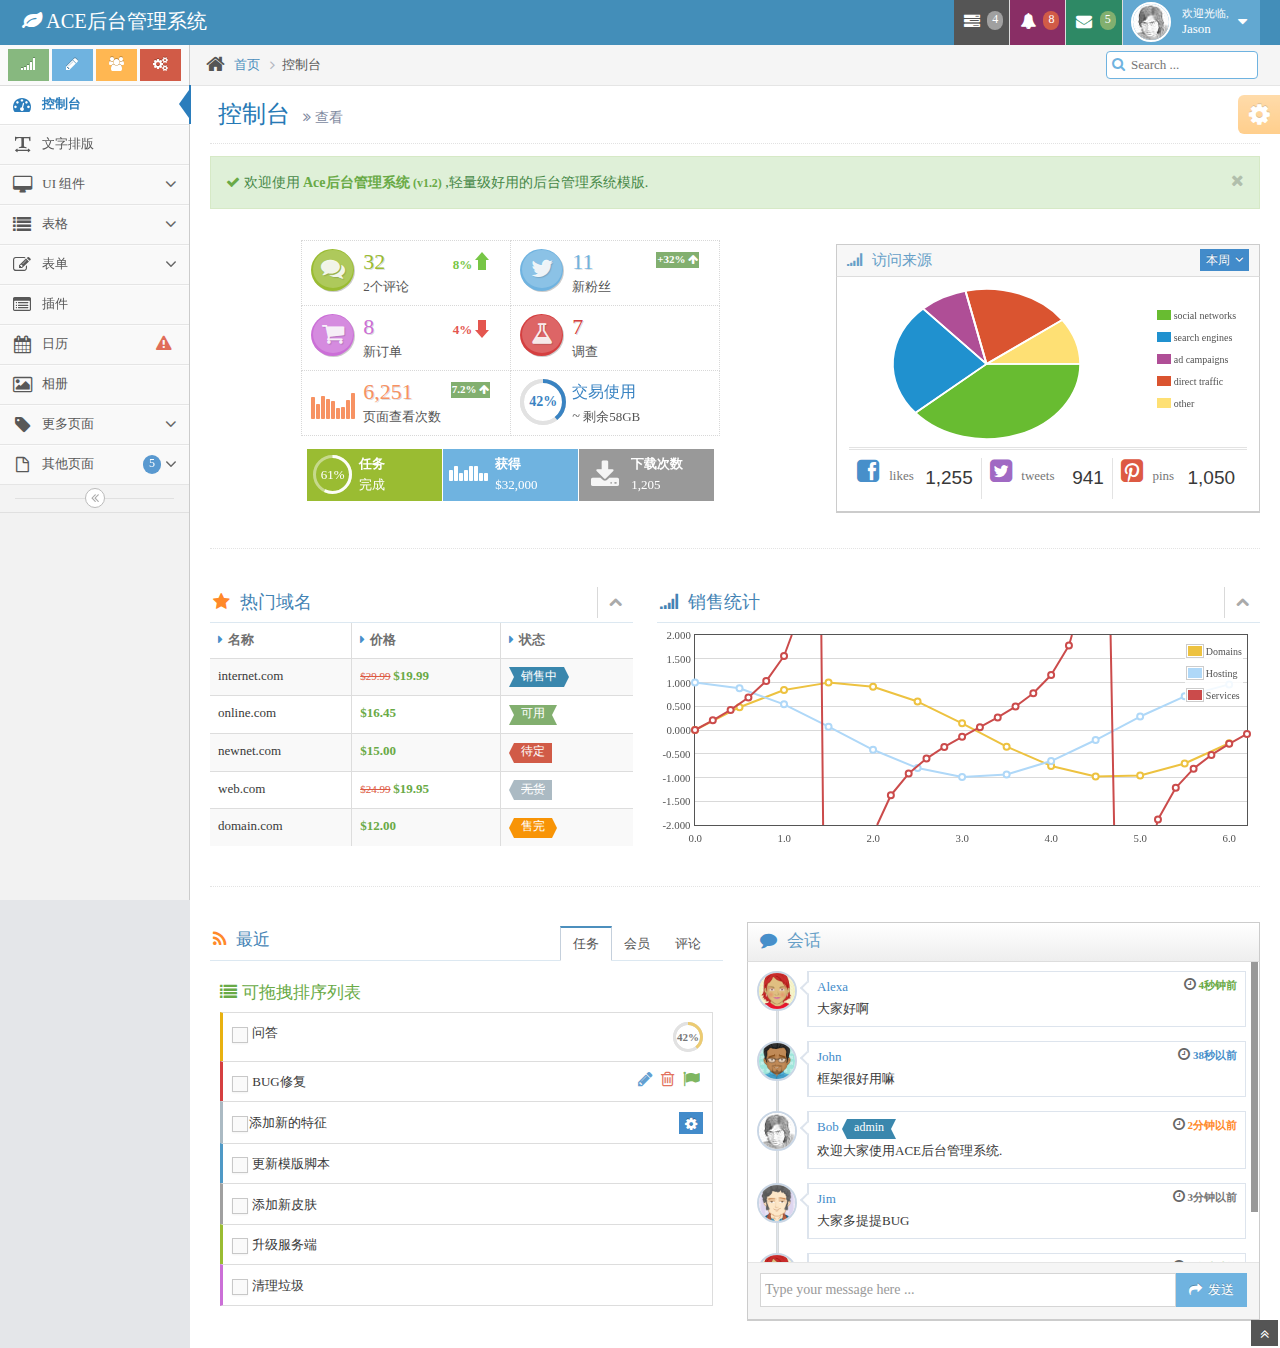
==== commit c9febd10: "w" ====
--- a/chahua3109/index.html
+++ b/chahua3109/index.html
@@ -1846,35 +1846,32 @@
 									<option data-skin="skin-3" value="#D0D0D0">#D0D0D0</option>
 								</select>
 							</div>
-							<span>&nbsp; 选择皮肤</span>
+							<span>&nbsp;选择皮肤</span>
 						</div>
 
 						<div>
 							<input type="checkbox" class="ace ace-checkbox-2" id="ace-settings-navbar" />
-							<label class="lbl" for="ace-settings-navbar"> 固定导航条</label>
+							<label class="lbl" for="ace-settings-navbar">&nbsp;固定导航条</label>
 						</div>
 
 						<div>
 							<input type="checkbox" class="ace ace-checkbox-2" id="ace-settings-sidebar" />
-							<label class="lbl" for="ace-settings-sidebar"> 固定滑动条</label>
+							<label class="lbl" for="ace-settings-sidebar">&nbsp;固定滑动条</label>
 						</div>
 
 						<div>
 							<input type="checkbox" class="ace ace-checkbox-2" id="ace-settings-breadcrumbs" />
-							<label class="lbl" for="ace-settings-breadcrumbs">固定面包屑</label>
+							<label class="lbl" for="ace-settings-breadcrumbs">&nbsp;固定面包屑</label>
 						</div>
 
 						<div>
 							<input type="checkbox" class="ace ace-checkbox-2" id="ace-settings-rtl" />
-							<label class="lbl" for="ace-settings-rtl">切换到左边</label>
+							<label class="lbl" for="ace-settings-rtl">&nbsp;切换到左边</label>
 						</div>
 
 						<div>
 							<input type="checkbox" class="ace ace-checkbox-2" id="ace-settings-add-container" />
-							<label class="lbl" for="ace-settings-add-container">
-								切换窄屏
-								<b></b>
-							</label>
+							<label class="lbl" for="ace-settings-add-container">&nbsp;切换窄屏</label>
 						</div>
 					</div>
 				</div><!-- /#ace-settings-container -->
